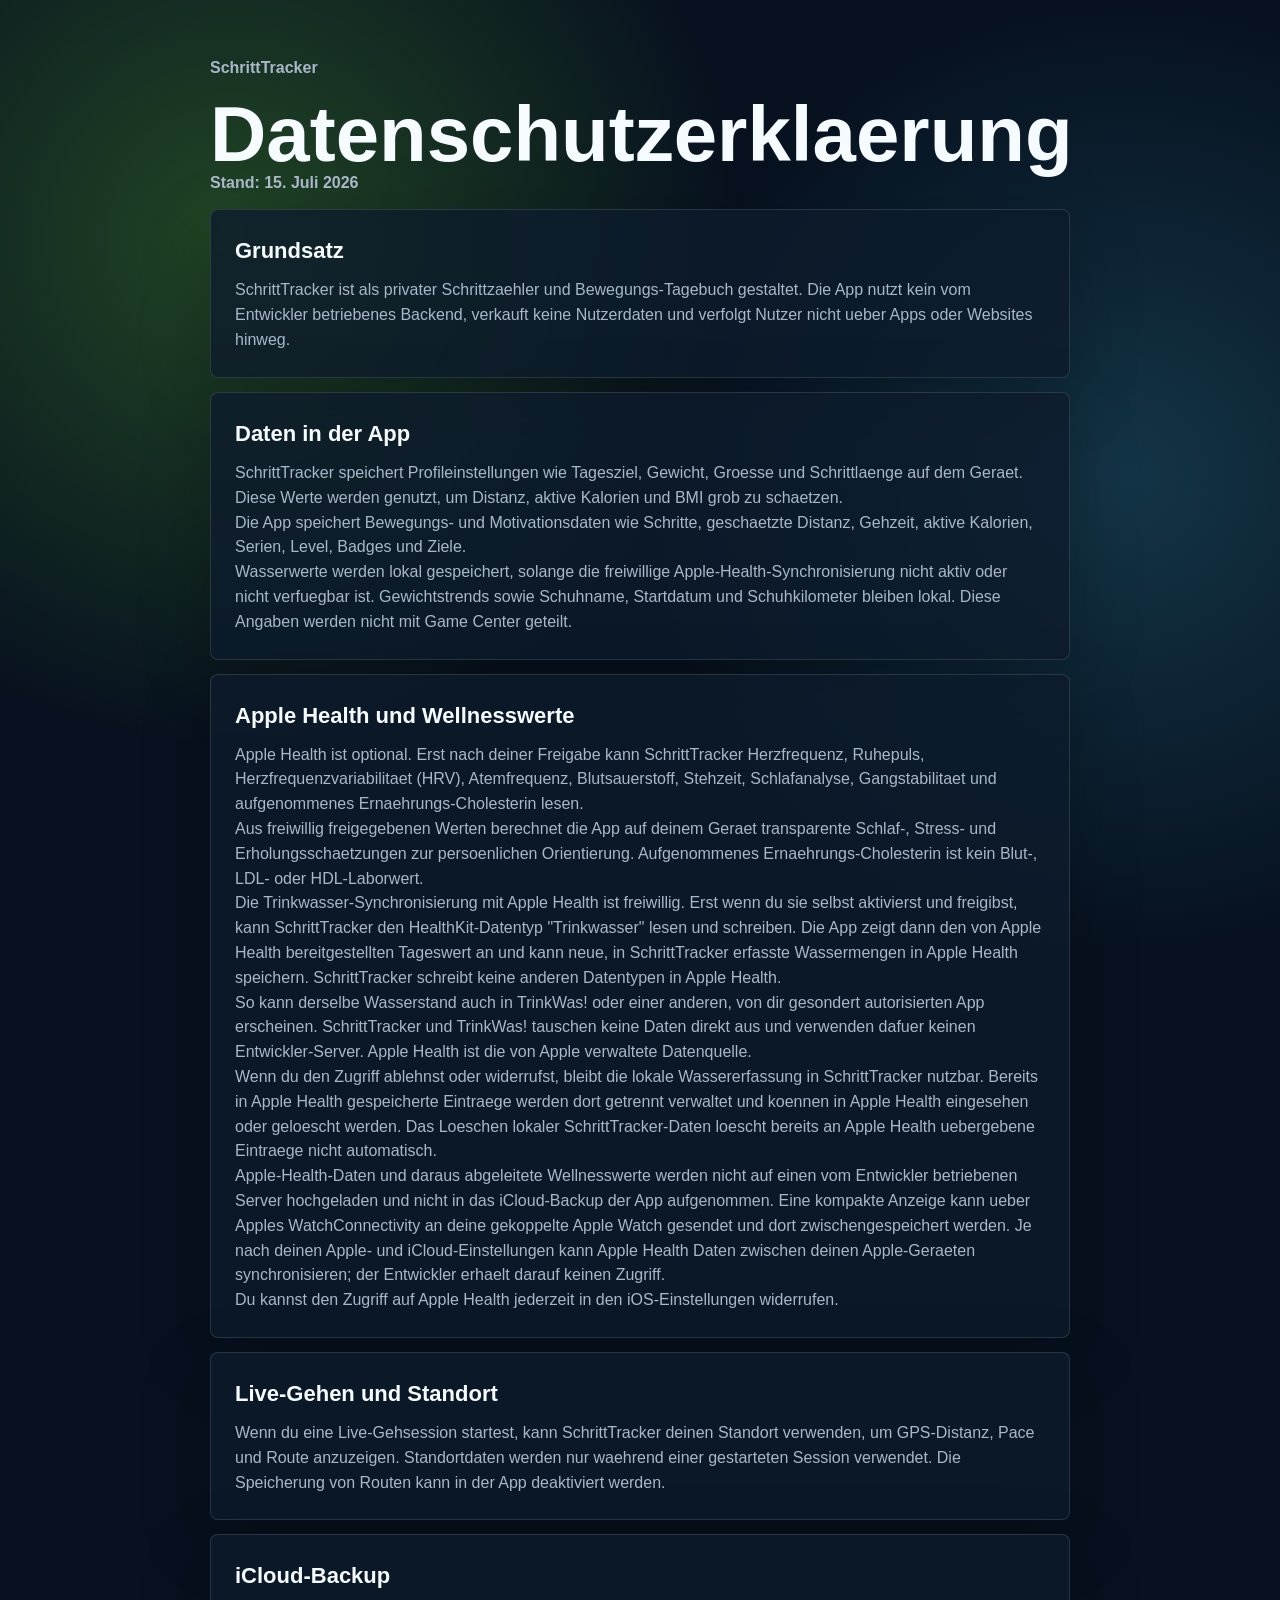
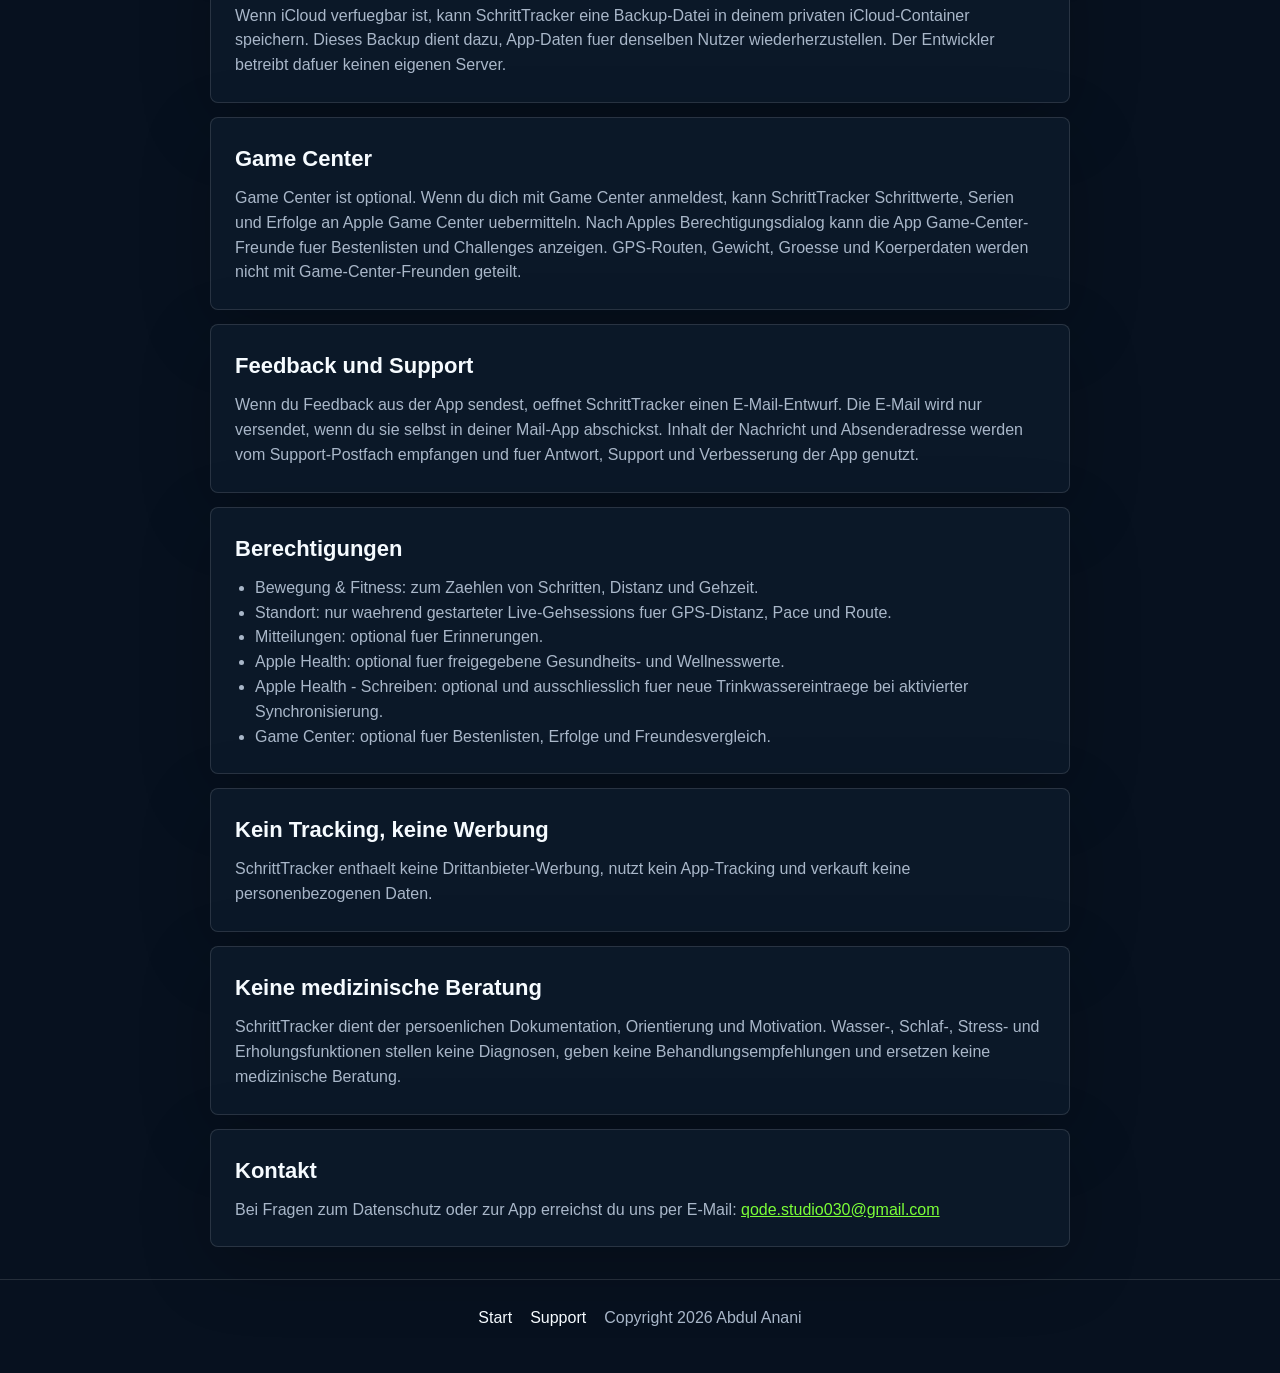
==== datenschutz/index.html @ a6c8e4f7 "Aktualisiere HealthKit-Datenschutz und Support" ====
<!doctype html>
<html lang="de">
<head>
  <meta charset="utf-8">
  <meta name="viewport" content="width=device-width, initial-scale=1">
  <title>Datenschutz - SchrittTracker</title>
  <meta name="description" content="Datenschutzerklaerung fuer SchrittTracker.">
  <link rel="stylesheet" href="../styles.css">
</head>
<body>
  <main class="shell legal">
    <a class="back" href="../">SchrittTracker</a>
    <h1>Datenschutzerklaerung</h1>
    <p class="meta">Stand: 15. Juli 2026</p>

    <section>
      <h2>Grundsatz</h2>
      <p>SchrittTracker ist als privater Schrittzaehler und Bewegungs-Tagebuch gestaltet. Die App nutzt kein vom Entwickler betriebenes Backend, verkauft keine Nutzerdaten und verfolgt Nutzer nicht ueber Apps oder Websites hinweg.</p>
    </section>

    <section>
      <h2>Daten in der App</h2>
      <p>SchrittTracker speichert Profileinstellungen wie Tagesziel, Gewicht, Groesse und Schrittlaenge auf dem Geraet. Diese Werte werden genutzt, um Distanz, aktive Kalorien und BMI grob zu schaetzen.</p>
      <p>Die App speichert Bewegungs- und Motivationsdaten wie Schritte, geschaetzte Distanz, Gehzeit, aktive Kalorien, Serien, Level, Badges und Ziele.</p>
      <p>Wasserwerte werden lokal gespeichert, solange die freiwillige Apple-Health-Synchronisierung nicht aktiv oder nicht verfuegbar ist. Gewichtstrends sowie Schuhname, Startdatum und Schuhkilometer bleiben lokal. Diese Angaben werden nicht mit Game Center geteilt.</p>
    </section>

    <section>
      <h2>Apple Health und Wellnesswerte</h2>
      <p>Apple Health ist optional. Erst nach deiner Freigabe kann SchrittTracker Herzfrequenz, Ruhepuls, Herzfrequenzvariabilitaet (HRV), Atemfrequenz, Blutsauerstoff, Stehzeit, Schlafanalyse, Gangstabilitaet und aufgenommenes Ernaehrungs-Cholesterin lesen.</p>
      <p>Aus freiwillig freigegebenen Werten berechnet die App auf deinem Geraet transparente Schlaf-, Stress- und Erholungsschaetzungen zur persoenlichen Orientierung. Aufgenommenes Ernaehrungs-Cholesterin ist kein Blut-, LDL- oder HDL-Laborwert.</p>
      <p>Die Trinkwasser-Synchronisierung mit Apple Health ist freiwillig. Erst wenn du sie selbst aktivierst und freigibst, kann SchrittTracker den HealthKit-Datentyp "Trinkwasser" lesen und schreiben. Die App zeigt dann den von Apple Health bereitgestellten Tageswert an und kann neue, in SchrittTracker erfasste Wassermengen in Apple Health speichern. SchrittTracker schreibt keine anderen Datentypen in Apple Health.</p>
      <p>So kann derselbe Wasserstand auch in TrinkWas! oder einer anderen, von dir gesondert autorisierten App erscheinen. SchrittTracker und TrinkWas! tauschen keine Daten direkt aus und verwenden dafuer keinen Entwickler-Server. Apple Health ist die von Apple verwaltete Datenquelle.</p>
      <p>Wenn du den Zugriff ablehnst oder widerrufst, bleibt die lokale Wassererfassung in SchrittTracker nutzbar. Bereits in Apple Health gespeicherte Eintraege werden dort getrennt verwaltet und koennen in Apple Health eingesehen oder geloescht werden. Das Loeschen lokaler SchrittTracker-Daten loescht bereits an Apple Health uebergebene Eintraege nicht automatisch.</p>
      <p>Apple-Health-Daten und daraus abgeleitete Wellnesswerte werden nicht auf einen vom Entwickler betriebenen Server hochgeladen und nicht in das iCloud-Backup der App aufgenommen. Eine kompakte Anzeige kann ueber Apples WatchConnectivity an deine gekoppelte Apple Watch gesendet und dort zwischengespeichert werden. Je nach deinen Apple- und iCloud-Einstellungen kann Apple Health Daten zwischen deinen Apple-Geraeten synchronisieren; der Entwickler erhaelt darauf keinen Zugriff.</p>
      <p>Du kannst den Zugriff auf Apple Health jederzeit in den iOS-Einstellungen widerrufen.</p>
    </section>

    <section>
      <h2>Live-Gehen und Standort</h2>
      <p>Wenn du eine Live-Gehsession startest, kann SchrittTracker deinen Standort verwenden, um GPS-Distanz, Pace und Route anzuzeigen. Standortdaten werden nur waehrend einer gestarteten Session verwendet. Die Speicherung von Routen kann in der App deaktiviert werden.</p>
    </section>

    <section>
      <h2>iCloud-Backup</h2>
      <p>Wenn iCloud verfuegbar ist, kann SchrittTracker eine Backup-Datei in deinem privaten iCloud-Container speichern. Dieses Backup dient dazu, App-Daten fuer denselben Nutzer wiederherzustellen. Der Entwickler betreibt dafuer keinen eigenen Server.</p>
    </section>

    <section>
      <h2>Game Center</h2>
      <p>Game Center ist optional. Wenn du dich mit Game Center anmeldest, kann SchrittTracker Schrittwerte, Serien und Erfolge an Apple Game Center uebermitteln. Nach Apples Berechtigungsdialog kann die App Game-Center-Freunde fuer Bestenlisten und Challenges anzeigen. GPS-Routen, Gewicht, Groesse und Koerperdaten werden nicht mit Game-Center-Freunden geteilt.</p>
    </section>

    <section>
      <h2>Feedback und Support</h2>
      <p>Wenn du Feedback aus der App sendest, oeffnet SchrittTracker einen E-Mail-Entwurf. Die E-Mail wird nur versendet, wenn du sie selbst in deiner Mail-App abschickst. Inhalt der Nachricht und Absenderadresse werden vom Support-Postfach empfangen und fuer Antwort, Support und Verbesserung der App genutzt.</p>
    </section>

    <section>
      <h2>Berechtigungen</h2>
      <ul>
        <li>Bewegung &amp; Fitness: zum Zaehlen von Schritten, Distanz und Gehzeit.</li>
        <li>Standort: nur waehrend gestarteter Live-Gehsessions fuer GPS-Distanz, Pace und Route.</li>
        <li>Mitteilungen: optional fuer Erinnerungen.</li>
        <li>Apple Health: optional fuer freigegebene Gesundheits- und Wellnesswerte.</li>
        <li>Apple Health - Schreiben: optional und ausschliesslich fuer neue Trinkwassereintraege bei aktivierter Synchronisierung.</li>
        <li>Game Center: optional fuer Bestenlisten, Erfolge und Freundesvergleich.</li>
      </ul>
    </section>

    <section>
      <h2>Kein Tracking, keine Werbung</h2>
      <p>SchrittTracker enthaelt keine Drittanbieter-Werbung, nutzt kein App-Tracking und verkauft keine personenbezogenen Daten.</p>
    </section>

    <section>
      <h2>Keine medizinische Beratung</h2>
      <p>SchrittTracker dient der persoenlichen Dokumentation, Orientierung und Motivation. Wasser-, Schlaf-, Stress- und Erholungsfunktionen stellen keine Diagnosen, geben keine Behandlungsempfehlungen und ersetzen keine medizinische Beratung.</p>
    </section>

    <section>
      <h2>Kontakt</h2>
      <p>Bei Fragen zum Datenschutz oder zur App erreichst du uns per E-Mail: <a href="mailto:qode.studio030@gmail.com">qode.studio030@gmail.com</a></p>
    </section>
  </main>

  <footer>
    <a href="../">Start</a>
    <a href="../support/">Support</a>
    <span>Copyright 2026 Abdul Anani</span>
  </footer>
</body>
</html>
---- styles.css ----
:root {
  color-scheme: dark;
  --bg: #07111f;
  --panel: #0e1b2c;
  --panel-2: #13243a;
  --text: #f6fbff;
  --muted: #a9b7c9;
  --line: rgba(255, 255, 255, 0.12);
  --green: #7cff38;
  --cyan: #48d6ff;
}

* {
  box-sizing: border-box;
}

body {
  margin: 0;
  min-height: 100vh;
  background:
    radial-gradient(circle at 18% 8%, rgba(124, 255, 56, 0.22), transparent 32rem),
    radial-gradient(circle at 88% 16%, rgba(72, 214, 255, 0.18), transparent 30rem),
    var(--bg);
  color: var(--text);
  font-family: -apple-system, BlinkMacSystemFont, "SF Pro Display", "Segoe UI", sans-serif;
  line-height: 1.55;
}

a {
  color: var(--green);
}

.shell {
  width: min(1040px, calc(100% - 32px));
  margin: 0 auto;
  padding: 56px 0 32px;
}

.hero {
  min-height: 62vh;
  display: flex;
  flex-direction: column;
  justify-content: center;
}

.eyebrow,
.meta {
  margin: 0 0 12px;
  color: var(--muted);
  font-weight: 700;
}

h1 {
  margin: 0;
  max-width: 850px;
  font-size: clamp(48px, 10vw, 108px);
  line-height: 0.92;
  letter-spacing: 0;
}

.lead {
  margin: 24px 0 0;
  max-width: 720px;
  color: var(--muted);
  font-size: clamp(20px, 3vw, 32px);
}

.actions {
  display: flex;
  flex-wrap: wrap;
  gap: 12px;
  margin-top: 34px;
}

.button {
  display: inline-flex;
  align-items: center;
  justify-content: center;
  min-height: 48px;
  padding: 0 20px;
  border: 1px solid var(--line);
  border-radius: 8px;
  background: rgba(255, 255, 255, 0.06);
  color: var(--text);
  font-weight: 800;
  text-decoration: none;
}

.button.primary {
  border-color: transparent;
  background: linear-gradient(135deg, var(--green), var(--cyan));
  color: #07111f;
}

.grid {
  display: grid;
  grid-template-columns: repeat(4, minmax(0, 1fr));
  gap: 14px;
}

article,
.notice,
.legal section {
  border: 1px solid var(--line);
  border-radius: 8px;
  background: rgba(14, 27, 44, 0.78);
  box-shadow: 0 20px 70px rgba(0, 0, 0, 0.22);
}

article {
  padding: 22px;
}

article h2,
.notice h2,
.legal h2 {
  margin: 0 0 10px;
  font-size: 22px;
}

article p,
.notice p,
.legal p,
.legal li {
  color: var(--muted);
}

article p,
.notice p,
.legal p {
  margin: 0;
}

.notice {
  margin-top: 14px;
  padding: 24px;
}

.legal {
  max-width: 860px;
}

.legal h1 {
  font-size: clamp(44px, 9vw, 78px);
}

.legal section {
  margin-top: 14px;
  padding: 24px;
}

.legal ul {
  margin: 0;
  padding-left: 20px;
}

.back {
  display: inline-block;
  margin-bottom: 18px;
  color: var(--muted);
  font-weight: 800;
  text-decoration: none;
}

.support-card {
  background: linear-gradient(135deg, rgba(124, 255, 56, 0.12), rgba(72, 214, 255, 0.10)), var(--panel);
}

footer {
  display: flex;
  flex-wrap: wrap;
  justify-content: center;
  gap: 18px;
  padding: 26px 16px 42px;
  color: var(--muted);
  border-top: 1px solid var(--line);
}

footer a {
  color: var(--text);
  text-decoration: none;
}

@media (max-width: 800px) {
  .grid {
    grid-template-columns: 1fr;
  }

  .hero {
    min-height: 58vh;
  }
}
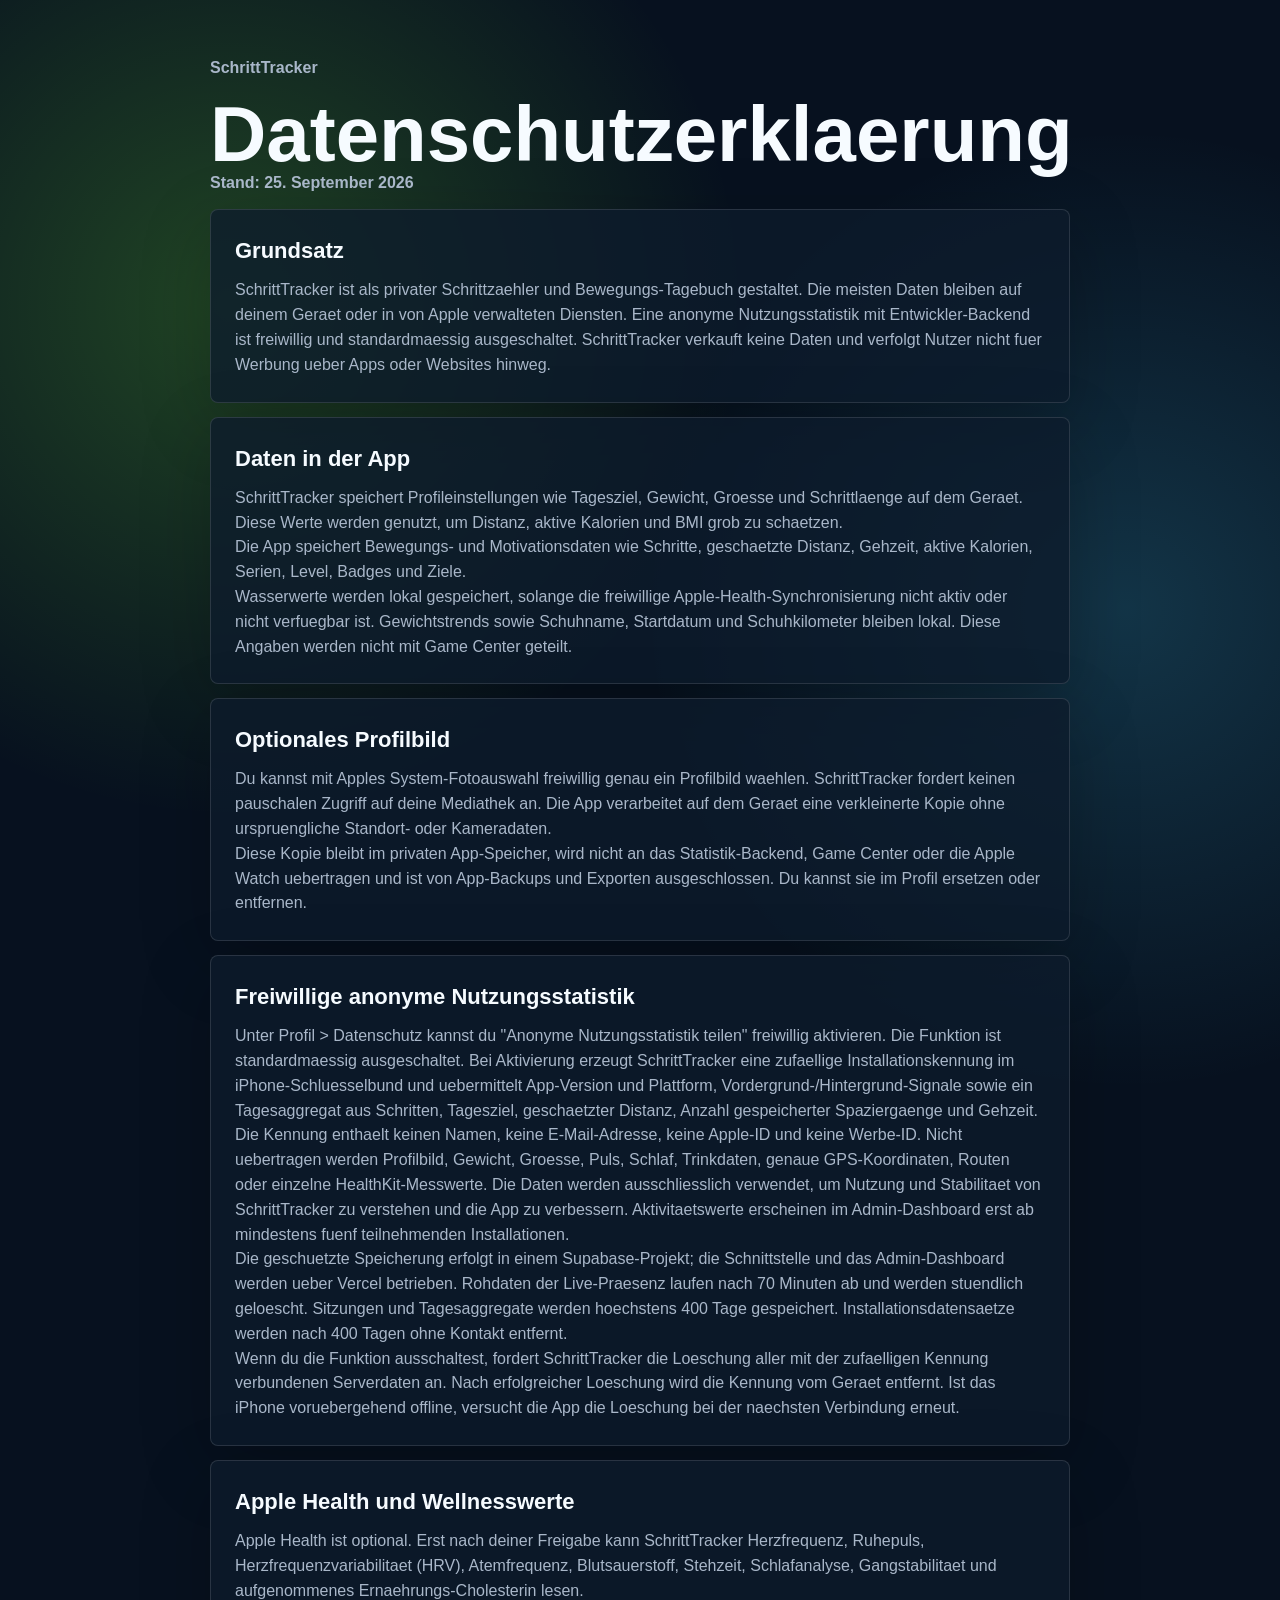
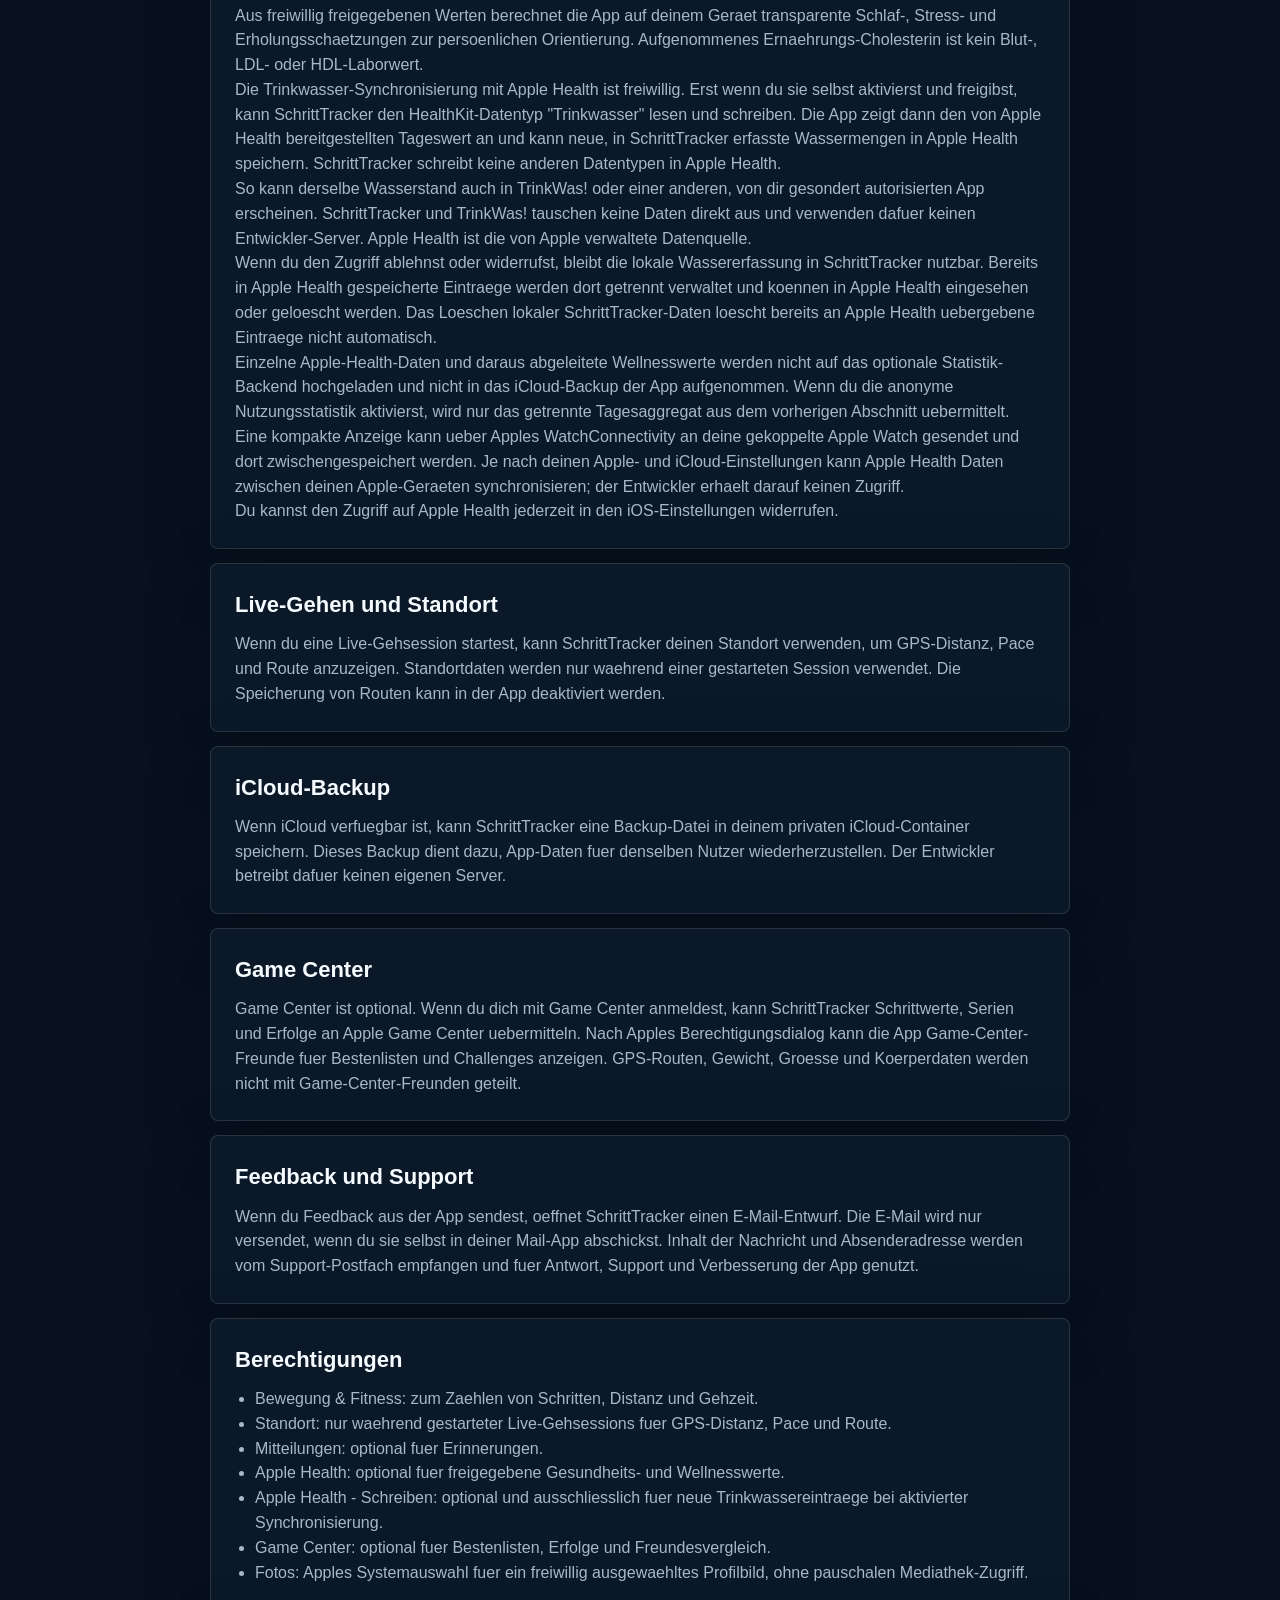
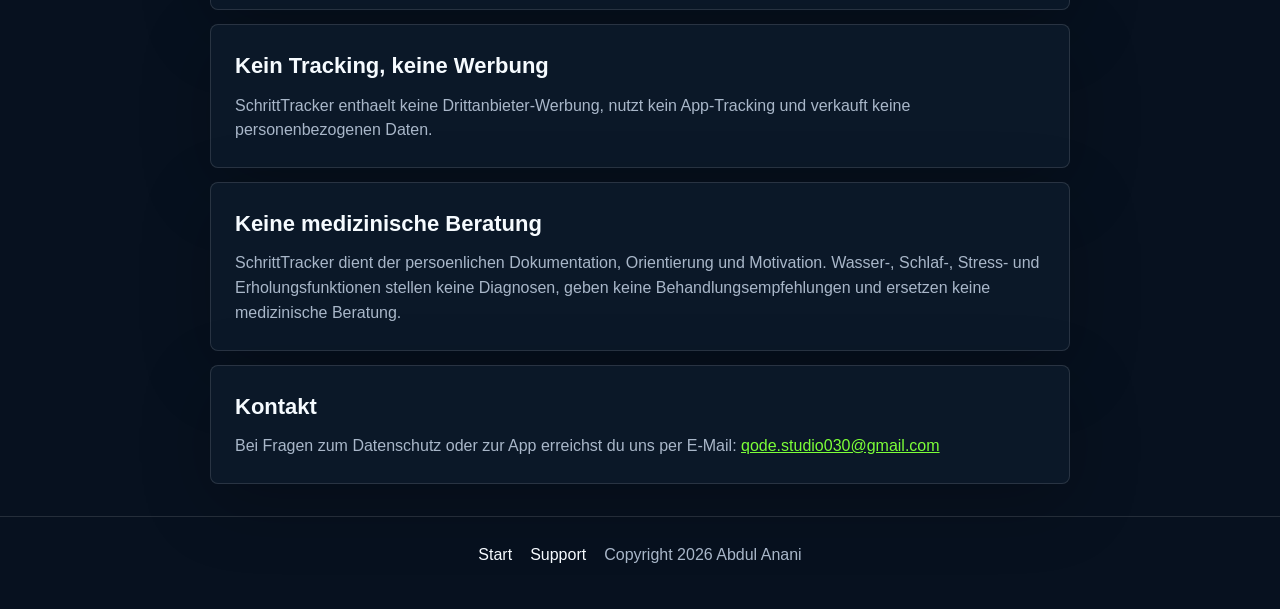
==== commit 67d9b3ac: "Aktualisiere Datenschutz fuer freiwillige Analytics" ====
--- a/datenschutz/index.html
+++ b/datenschutz/index.html
@@ -11,11 +11,11 @@
   <main class="shell legal">
     <a class="back" href="../">SchrittTracker</a>
     <h1>Datenschutzerklaerung</h1>
-    <p class="meta">Stand: 15. Juli 2026</p>
+    <p class="meta">Stand: 25. September 2026</p>
 
     <section>
       <h2>Grundsatz</h2>
-      <p>SchrittTracker ist als privater Schrittzaehler und Bewegungs-Tagebuch gestaltet. Die App nutzt kein vom Entwickler betriebenes Backend, verkauft keine Nutzerdaten und verfolgt Nutzer nicht ueber Apps oder Websites hinweg.</p>
+      <p>SchrittTracker ist als privater Schrittzaehler und Bewegungs-Tagebuch gestaltet. Die meisten Daten bleiben auf deinem Geraet oder in von Apple verwalteten Diensten. Eine anonyme Nutzungsstatistik mit Entwickler-Backend ist freiwillig und standardmaessig ausgeschaltet. SchrittTracker verkauft keine Daten und verfolgt Nutzer nicht fuer Werbung ueber Apps oder Websites hinweg.</p>
     </section>
 
     <section>
@@ -26,13 +26,27 @@
     </section>
 
     <section>
+      <h2>Optionales Profilbild</h2>
+      <p>Du kannst mit Apples System-Fotoauswahl freiwillig genau ein Profilbild waehlen. SchrittTracker fordert keinen pauschalen Zugriff auf deine Mediathek an. Die App verarbeitet auf dem Geraet eine verkleinerte Kopie ohne urspruengliche Standort- oder Kameradaten.</p>
+      <p>Diese Kopie bleibt im privaten App-Speicher, wird nicht an das Statistik-Backend, Game Center oder die Apple Watch uebertragen und ist von App-Backups und Exporten ausgeschlossen. Du kannst sie im Profil ersetzen oder entfernen.</p>
+    </section>
+
+    <section>
+      <h2>Freiwillige anonyme Nutzungsstatistik</h2>
+      <p>Unter Profil &gt; Datenschutz kannst du "Anonyme Nutzungsstatistik teilen" freiwillig aktivieren. Die Funktion ist standardmaessig ausgeschaltet. Bei Aktivierung erzeugt SchrittTracker eine zufaellige Installationskennung im iPhone-Schluesselbund und uebermittelt App-Version und Plattform, Vordergrund-/Hintergrund-Signale sowie ein Tagesaggregat aus Schritten, Tagesziel, geschaetzter Distanz, Anzahl gespeicherter Spaziergaenge und Gehzeit.</p>
+      <p>Die Kennung enthaelt keinen Namen, keine E-Mail-Adresse, keine Apple-ID und keine Werbe-ID. Nicht uebertragen werden Profilbild, Gewicht, Groesse, Puls, Schlaf, Trinkdaten, genaue GPS-Koordinaten, Routen oder einzelne HealthKit-Messwerte. Die Daten werden ausschliesslich verwendet, um Nutzung und Stabilitaet von SchrittTracker zu verstehen und die App zu verbessern. Aktivitaetswerte erscheinen im Admin-Dashboard erst ab mindestens fuenf teilnehmenden Installationen.</p>
+      <p>Die geschuetzte Speicherung erfolgt in einem Supabase-Projekt; die Schnittstelle und das Admin-Dashboard werden ueber Vercel betrieben. Rohdaten der Live-Praesenz laufen nach 70 Minuten ab und werden stuendlich geloescht. Sitzungen und Tagesaggregate werden hoechstens 400 Tage gespeichert. Installationsdatensaetze werden nach 400 Tagen ohne Kontakt entfernt.</p>
+      <p>Wenn du die Funktion ausschaltest, fordert SchrittTracker die Loeschung aller mit der zufaelligen Kennung verbundenen Serverdaten an. Nach erfolgreicher Loeschung wird die Kennung vom Geraet entfernt. Ist das iPhone voruebergehend offline, versucht die App die Loeschung bei der naechsten Verbindung erneut.</p>
+    </section>
+
+    <section>
       <h2>Apple Health und Wellnesswerte</h2>
       <p>Apple Health ist optional. Erst nach deiner Freigabe kann SchrittTracker Herzfrequenz, Ruhepuls, Herzfrequenzvariabilitaet (HRV), Atemfrequenz, Blutsauerstoff, Stehzeit, Schlafanalyse, Gangstabilitaet und aufgenommenes Ernaehrungs-Cholesterin lesen.</p>
       <p>Aus freiwillig freigegebenen Werten berechnet die App auf deinem Geraet transparente Schlaf-, Stress- und Erholungsschaetzungen zur persoenlichen Orientierung. Aufgenommenes Ernaehrungs-Cholesterin ist kein Blut-, LDL- oder HDL-Laborwert.</p>
       <p>Die Trinkwasser-Synchronisierung mit Apple Health ist freiwillig. Erst wenn du sie selbst aktivierst und freigibst, kann SchrittTracker den HealthKit-Datentyp "Trinkwasser" lesen und schreiben. Die App zeigt dann den von Apple Health bereitgestellten Tageswert an und kann neue, in SchrittTracker erfasste Wassermengen in Apple Health speichern. SchrittTracker schreibt keine anderen Datentypen in Apple Health.</p>
       <p>So kann derselbe Wasserstand auch in TrinkWas! oder einer anderen, von dir gesondert autorisierten App erscheinen. SchrittTracker und TrinkWas! tauschen keine Daten direkt aus und verwenden dafuer keinen Entwickler-Server. Apple Health ist die von Apple verwaltete Datenquelle.</p>
       <p>Wenn du den Zugriff ablehnst oder widerrufst, bleibt die lokale Wassererfassung in SchrittTracker nutzbar. Bereits in Apple Health gespeicherte Eintraege werden dort getrennt verwaltet und koennen in Apple Health eingesehen oder geloescht werden. Das Loeschen lokaler SchrittTracker-Daten loescht bereits an Apple Health uebergebene Eintraege nicht automatisch.</p>
-      <p>Apple-Health-Daten und daraus abgeleitete Wellnesswerte werden nicht auf einen vom Entwickler betriebenen Server hochgeladen und nicht in das iCloud-Backup der App aufgenommen. Eine kompakte Anzeige kann ueber Apples WatchConnectivity an deine gekoppelte Apple Watch gesendet und dort zwischengespeichert werden. Je nach deinen Apple- und iCloud-Einstellungen kann Apple Health Daten zwischen deinen Apple-Geraeten synchronisieren; der Entwickler erhaelt darauf keinen Zugriff.</p>
+      <p>Einzelne Apple-Health-Daten und daraus abgeleitete Wellnesswerte werden nicht auf das optionale Statistik-Backend hochgeladen und nicht in das iCloud-Backup der App aufgenommen. Wenn du die anonyme Nutzungsstatistik aktivierst, wird nur das getrennte Tagesaggregat aus dem vorherigen Abschnitt uebermittelt. Eine kompakte Anzeige kann ueber Apples WatchConnectivity an deine gekoppelte Apple Watch gesendet und dort zwischengespeichert werden. Je nach deinen Apple- und iCloud-Einstellungen kann Apple Health Daten zwischen deinen Apple-Geraeten synchronisieren; der Entwickler erhaelt darauf keinen Zugriff.</p>
       <p>Du kannst den Zugriff auf Apple Health jederzeit in den iOS-Einstellungen widerrufen.</p>
     </section>
 
@@ -65,6 +79,7 @@
         <li>Apple Health: optional fuer freigegebene Gesundheits- und Wellnesswerte.</li>
         <li>Apple Health - Schreiben: optional und ausschliesslich fuer neue Trinkwassereintraege bei aktivierter Synchronisierung.</li>
         <li>Game Center: optional fuer Bestenlisten, Erfolge und Freundesvergleich.</li>
+        <li>Fotos: Apples Systemauswahl fuer ein freiwillig ausgewaehltes Profilbild, ohne pauschalen Mediathek-Zugriff.</li>
       </ul>
     </section>
 
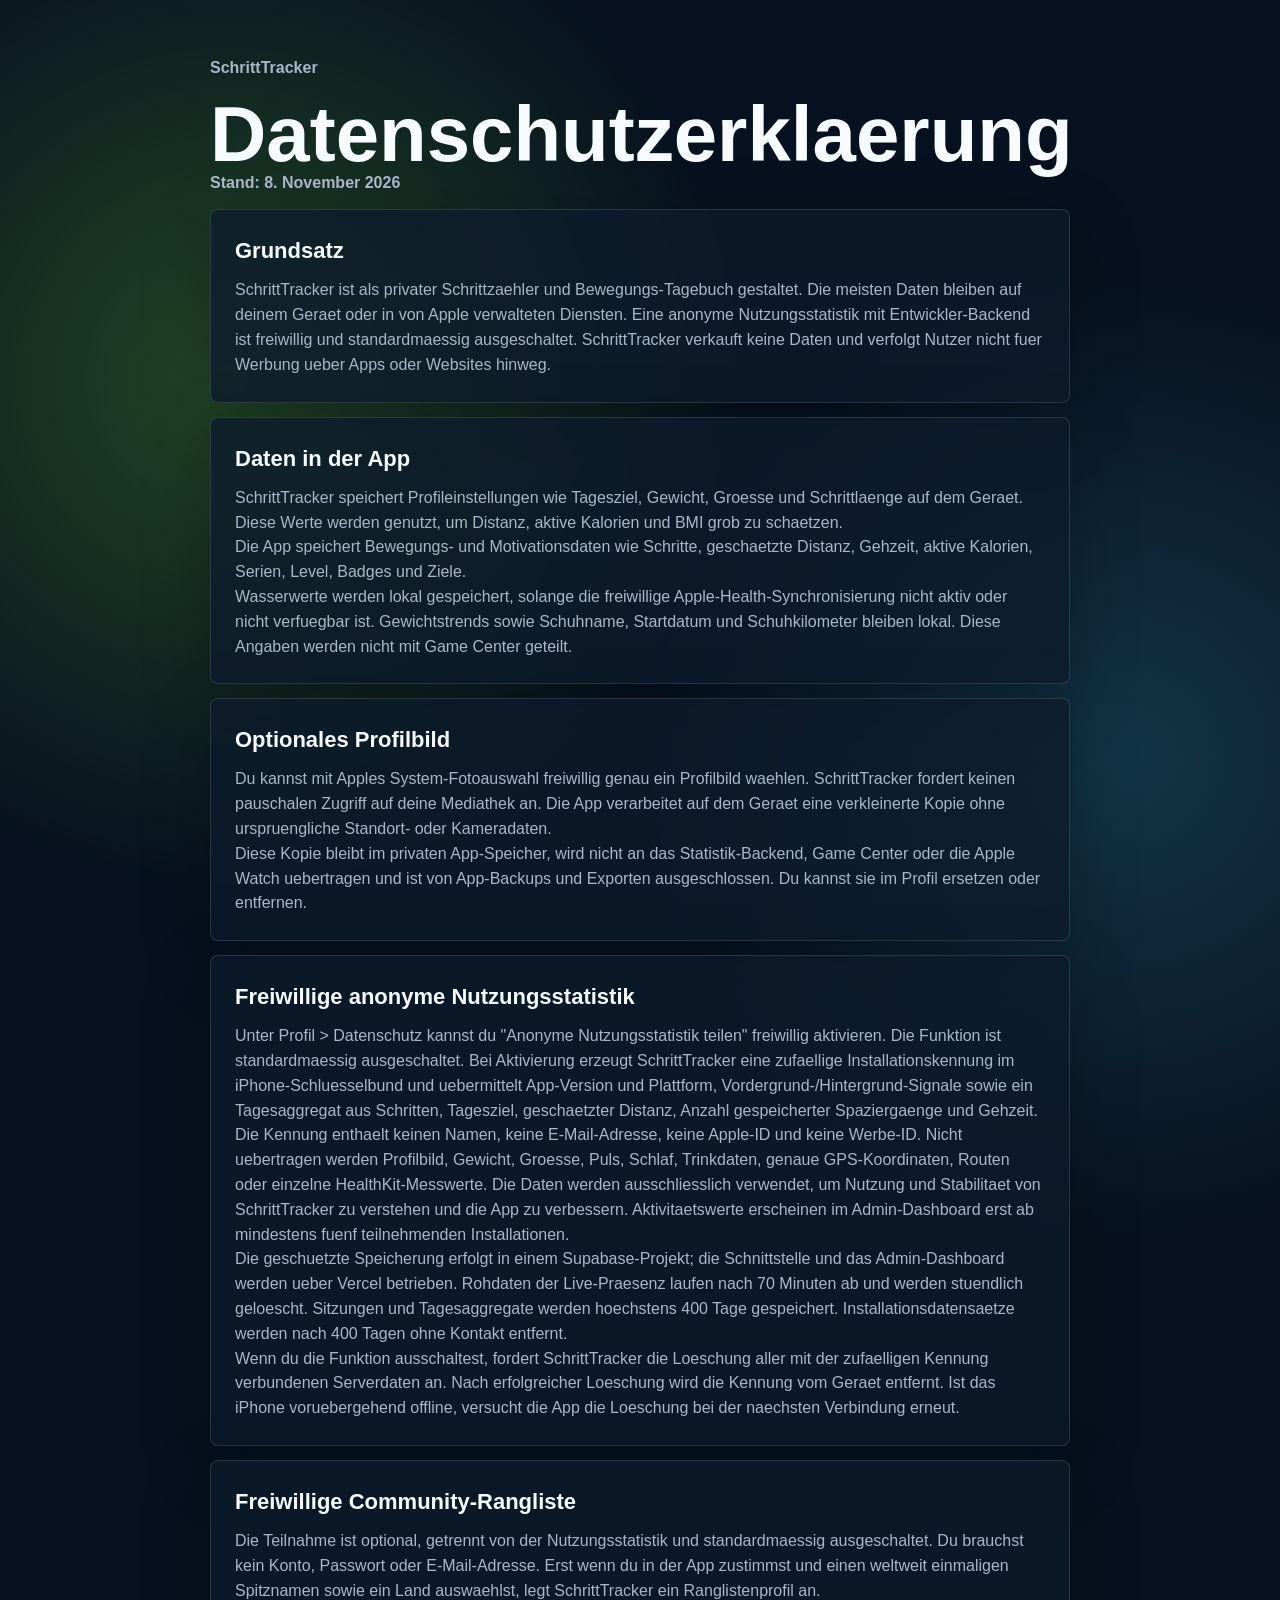
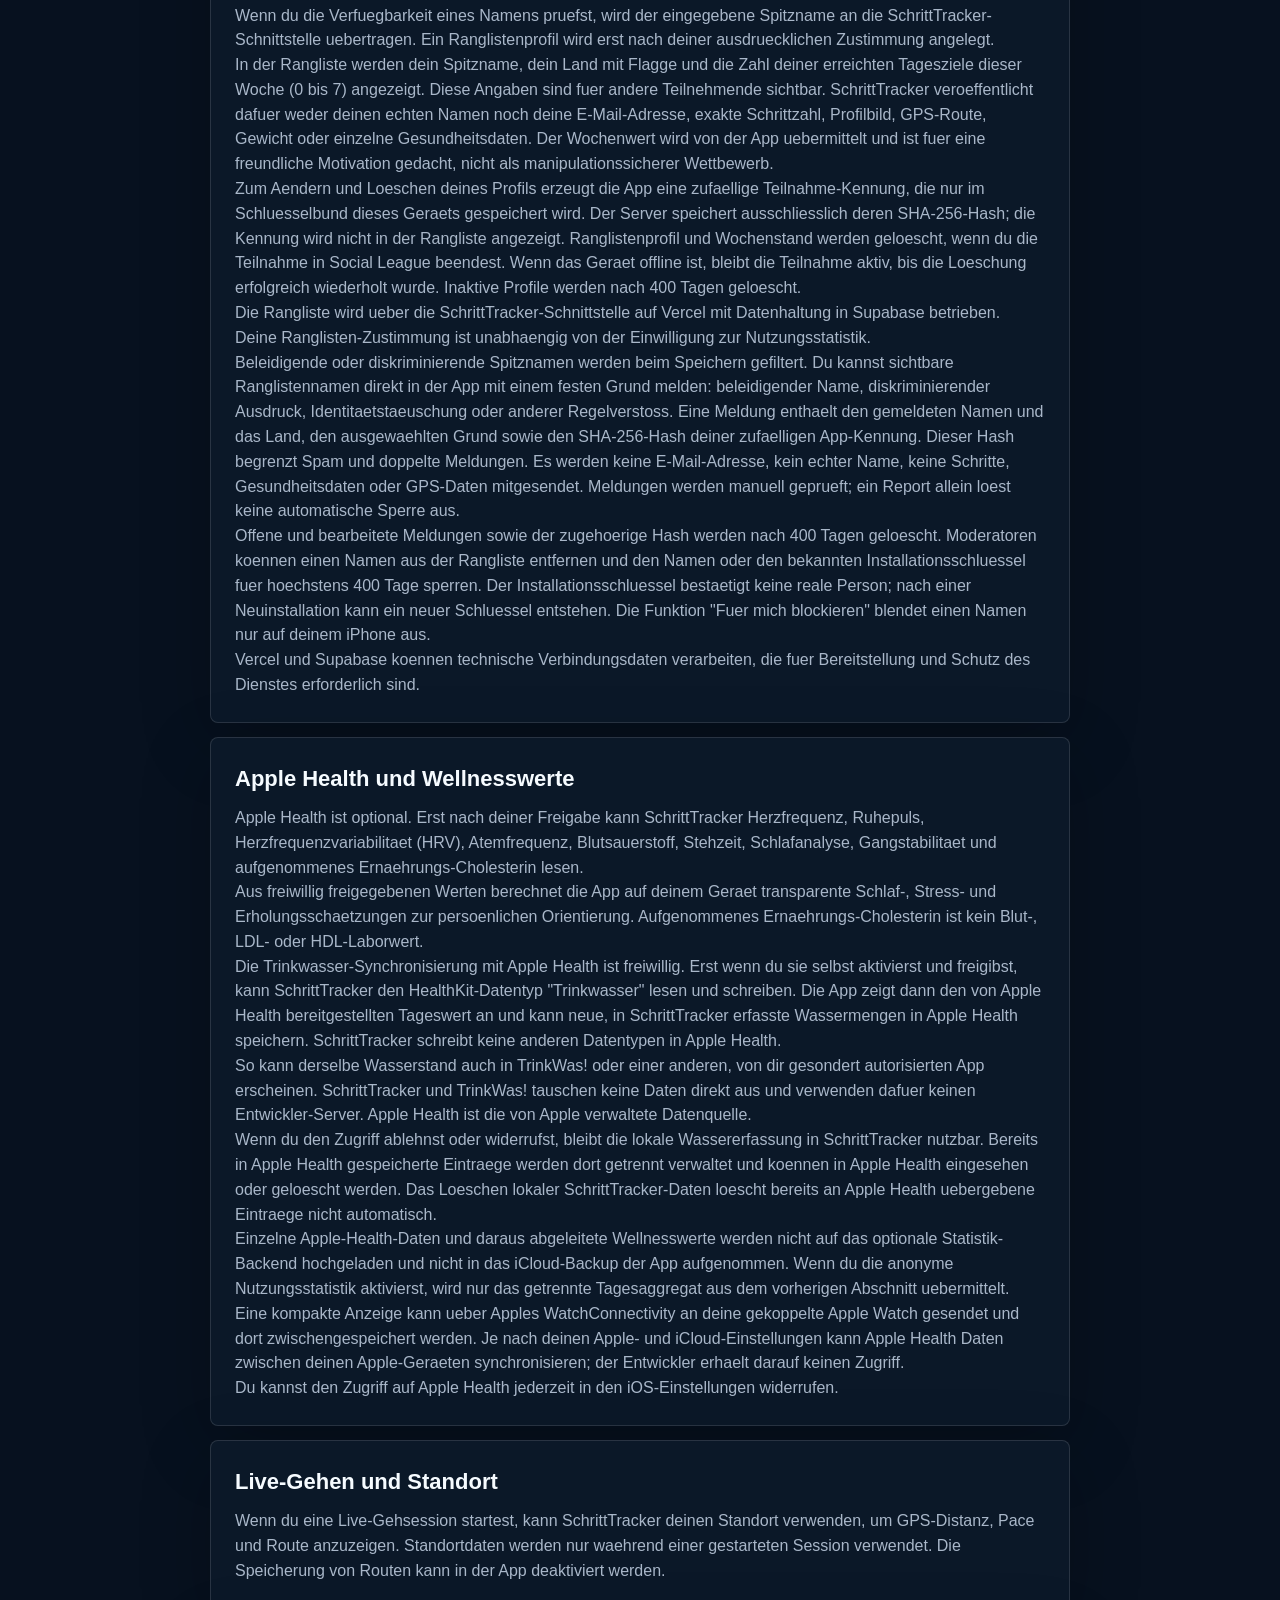
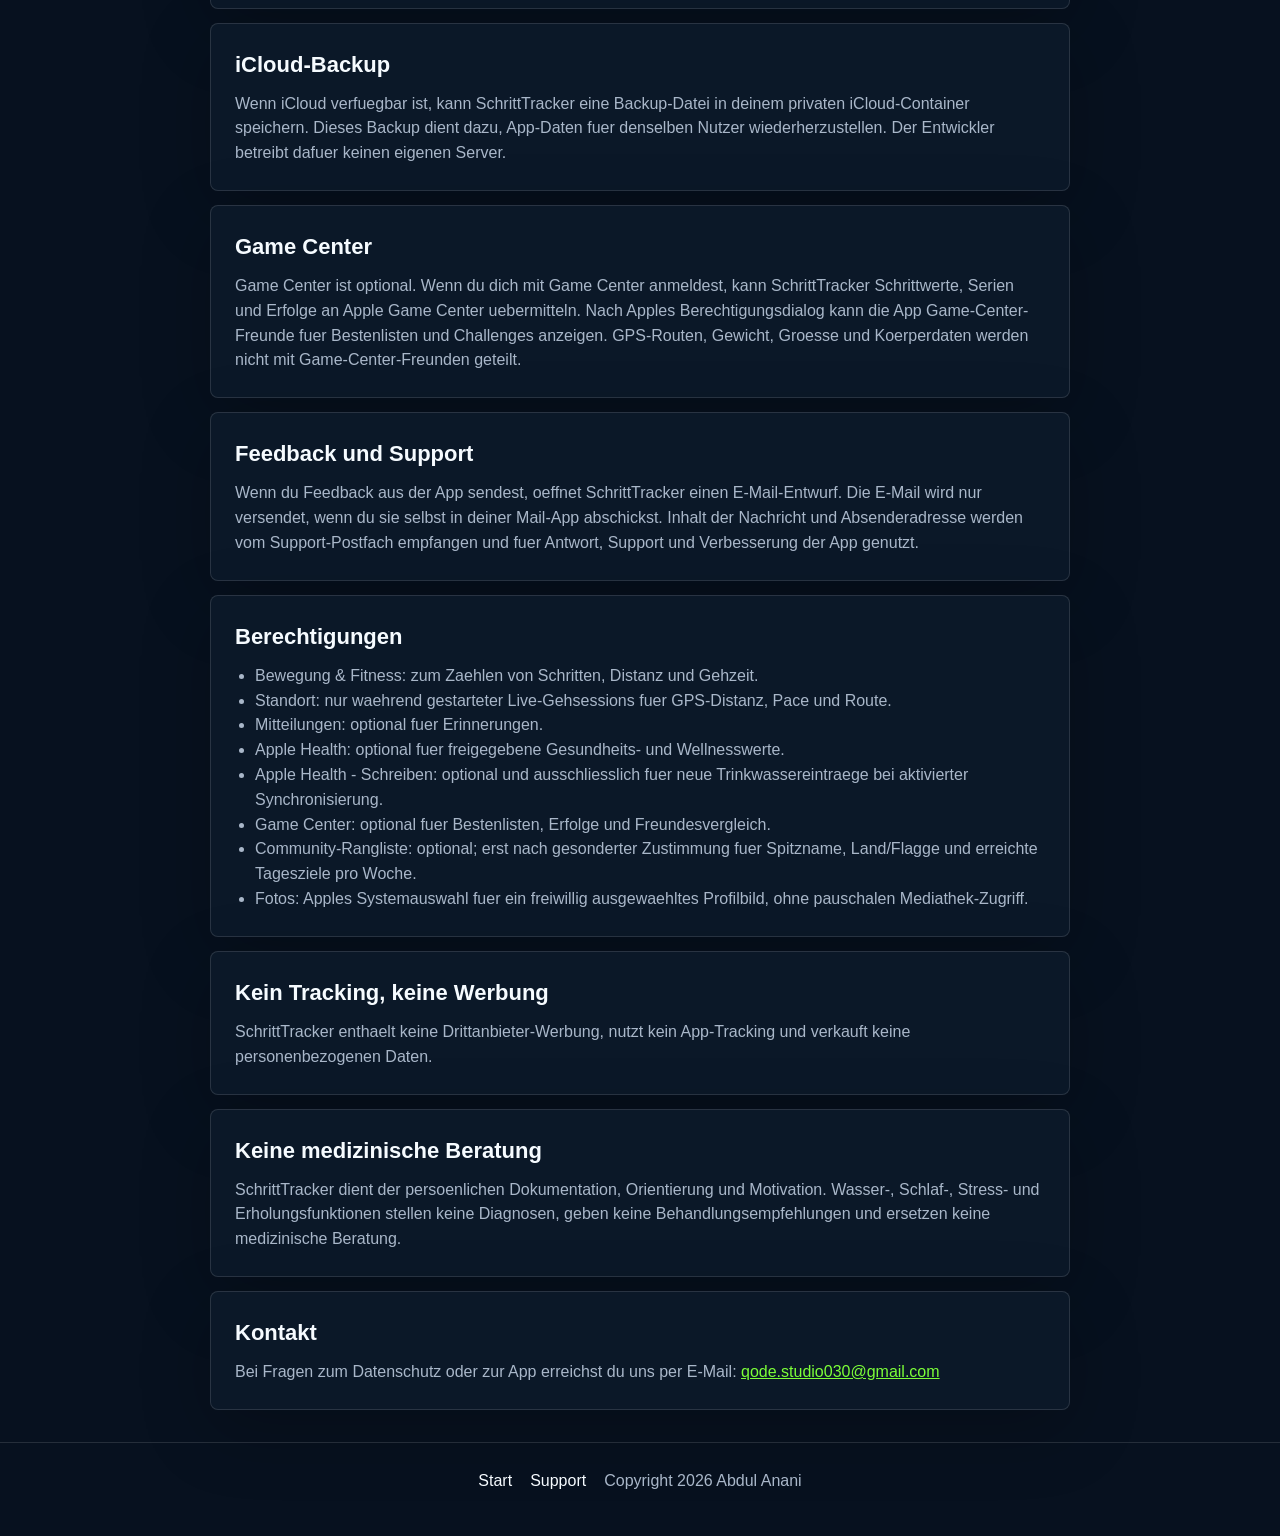
==== commit 9ad00a4f: "Datenschutzhinweise zur Community-Moderation" ====
--- a/datenschutz/index.html
+++ b/datenschutz/index.html
@@ -11,7 +11,7 @@
   <main class="shell legal">
     <a class="back" href="../">SchrittTracker</a>
     <h1>Datenschutzerklaerung</h1>
-    <p class="meta">Stand: 25. September 2026</p>
+    <p class="meta">Stand: 8. November 2026</p>
 
     <section>
       <h2>Grundsatz</h2>
@@ -37,6 +37,18 @@
       <p>Die Kennung enthaelt keinen Namen, keine E-Mail-Adresse, keine Apple-ID und keine Werbe-ID. Nicht uebertragen werden Profilbild, Gewicht, Groesse, Puls, Schlaf, Trinkdaten, genaue GPS-Koordinaten, Routen oder einzelne HealthKit-Messwerte. Die Daten werden ausschliesslich verwendet, um Nutzung und Stabilitaet von SchrittTracker zu verstehen und die App zu verbessern. Aktivitaetswerte erscheinen im Admin-Dashboard erst ab mindestens fuenf teilnehmenden Installationen.</p>
       <p>Die geschuetzte Speicherung erfolgt in einem Supabase-Projekt; die Schnittstelle und das Admin-Dashboard werden ueber Vercel betrieben. Rohdaten der Live-Praesenz laufen nach 70 Minuten ab und werden stuendlich geloescht. Sitzungen und Tagesaggregate werden hoechstens 400 Tage gespeichert. Installationsdatensaetze werden nach 400 Tagen ohne Kontakt entfernt.</p>
       <p>Wenn du die Funktion ausschaltest, fordert SchrittTracker die Loeschung aller mit der zufaelligen Kennung verbundenen Serverdaten an. Nach erfolgreicher Loeschung wird die Kennung vom Geraet entfernt. Ist das iPhone voruebergehend offline, versucht die App die Loeschung bei der naechsten Verbindung erneut.</p>
+    </section>
+
+    <section>
+      <h2>Freiwillige Community-Rangliste</h2>
+      <p>Die Teilnahme ist optional, getrennt von der Nutzungsstatistik und standardmaessig ausgeschaltet. Du brauchst kein Konto, Passwort oder E-Mail-Adresse. Erst wenn du in der App zustimmst und einen weltweit einmaligen Spitznamen sowie ein Land auswaehlst, legt SchrittTracker ein Ranglistenprofil an.</p>
+      <p>Wenn du die Verfuegbarkeit eines Namens pruefst, wird der eingegebene Spitzname an die SchrittTracker-Schnittstelle uebertragen. Ein Ranglistenprofil wird erst nach deiner ausdruecklichen Zustimmung angelegt.</p>
+      <p>In der Rangliste werden dein Spitzname, dein Land mit Flagge und die Zahl deiner erreichten Tagesziele dieser Woche (0 bis 7) angezeigt. Diese Angaben sind fuer andere Teilnehmende sichtbar. SchrittTracker veroeffentlicht dafuer weder deinen echten Namen noch deine E-Mail-Adresse, exakte Schrittzahl, Profilbild, GPS-Route, Gewicht oder einzelne Gesundheitsdaten. Der Wochenwert wird von der App uebermittelt und ist fuer eine freundliche Motivation gedacht, nicht als manipulationssicherer Wettbewerb.</p>
+      <p>Zum Aendern und Loeschen deines Profils erzeugt die App eine zufaellige Teilnahme-Kennung, die nur im Schluesselbund dieses Geraets gespeichert wird. Der Server speichert ausschliesslich deren SHA-256-Hash; die Kennung wird nicht in der Rangliste angezeigt. Ranglistenprofil und Wochenstand werden geloescht, wenn du die Teilnahme in Social League beendest. Wenn das Geraet offline ist, bleibt die Teilnahme aktiv, bis die Loeschung erfolgreich wiederholt wurde. Inaktive Profile werden nach 400 Tagen geloescht.</p>
+      <p>Die Rangliste wird ueber die SchrittTracker-Schnittstelle auf Vercel mit Datenhaltung in Supabase betrieben. Deine Ranglisten-Zustimmung ist unabhaengig von der Einwilligung zur Nutzungsstatistik.</p>
+      <p>Beleidigende oder diskriminierende Spitznamen werden beim Speichern gefiltert. Du kannst sichtbare Ranglistennamen direkt in der App mit einem festen Grund melden: beleidigender Name, diskriminierender Ausdruck, Identitaetstaeuschung oder anderer Regelverstoss. Eine Meldung enthaelt den gemeldeten Namen und das Land, den ausgewaehlten Grund sowie den SHA-256-Hash deiner zufaelligen App-Kennung. Dieser Hash begrenzt Spam und doppelte Meldungen. Es werden keine E-Mail-Adresse, kein echter Name, keine Schritte, Gesundheitsdaten oder GPS-Daten mitgesendet. Meldungen werden manuell geprueft; ein Report allein loest keine automatische Sperre aus.</p>
+      <p>Offene und bearbeitete Meldungen sowie der zugehoerige Hash werden nach 400 Tagen geloescht. Moderatoren koennen einen Namen aus der Rangliste entfernen und den Namen oder den bekannten Installationsschluessel fuer hoechstens 400 Tage sperren. Der Installationsschluessel bestaetigt keine reale Person; nach einer Neuinstallation kann ein neuer Schluessel entstehen. Die Funktion "Fuer mich blockieren" blendet einen Namen nur auf deinem iPhone aus.</p>
+      <p>Vercel und Supabase koennen technische Verbindungsdaten verarbeiten, die fuer Bereitstellung und Schutz des Dienstes erforderlich sind.</p>
     </section>
 
     <section>
@@ -79,6 +91,7 @@
         <li>Apple Health: optional fuer freigegebene Gesundheits- und Wellnesswerte.</li>
         <li>Apple Health - Schreiben: optional und ausschliesslich fuer neue Trinkwassereintraege bei aktivierter Synchronisierung.</li>
         <li>Game Center: optional fuer Bestenlisten, Erfolge und Freundesvergleich.</li>
+        <li>Community-Rangliste: optional; erst nach gesonderter Zustimmung fuer Spitzname, Land/Flagge und erreichte Tagesziele pro Woche.</li>
         <li>Fotos: Apples Systemauswahl fuer ein freiwillig ausgewaehltes Profilbild, ohne pauschalen Mediathek-Zugriff.</li>
       </ul>
     </section>
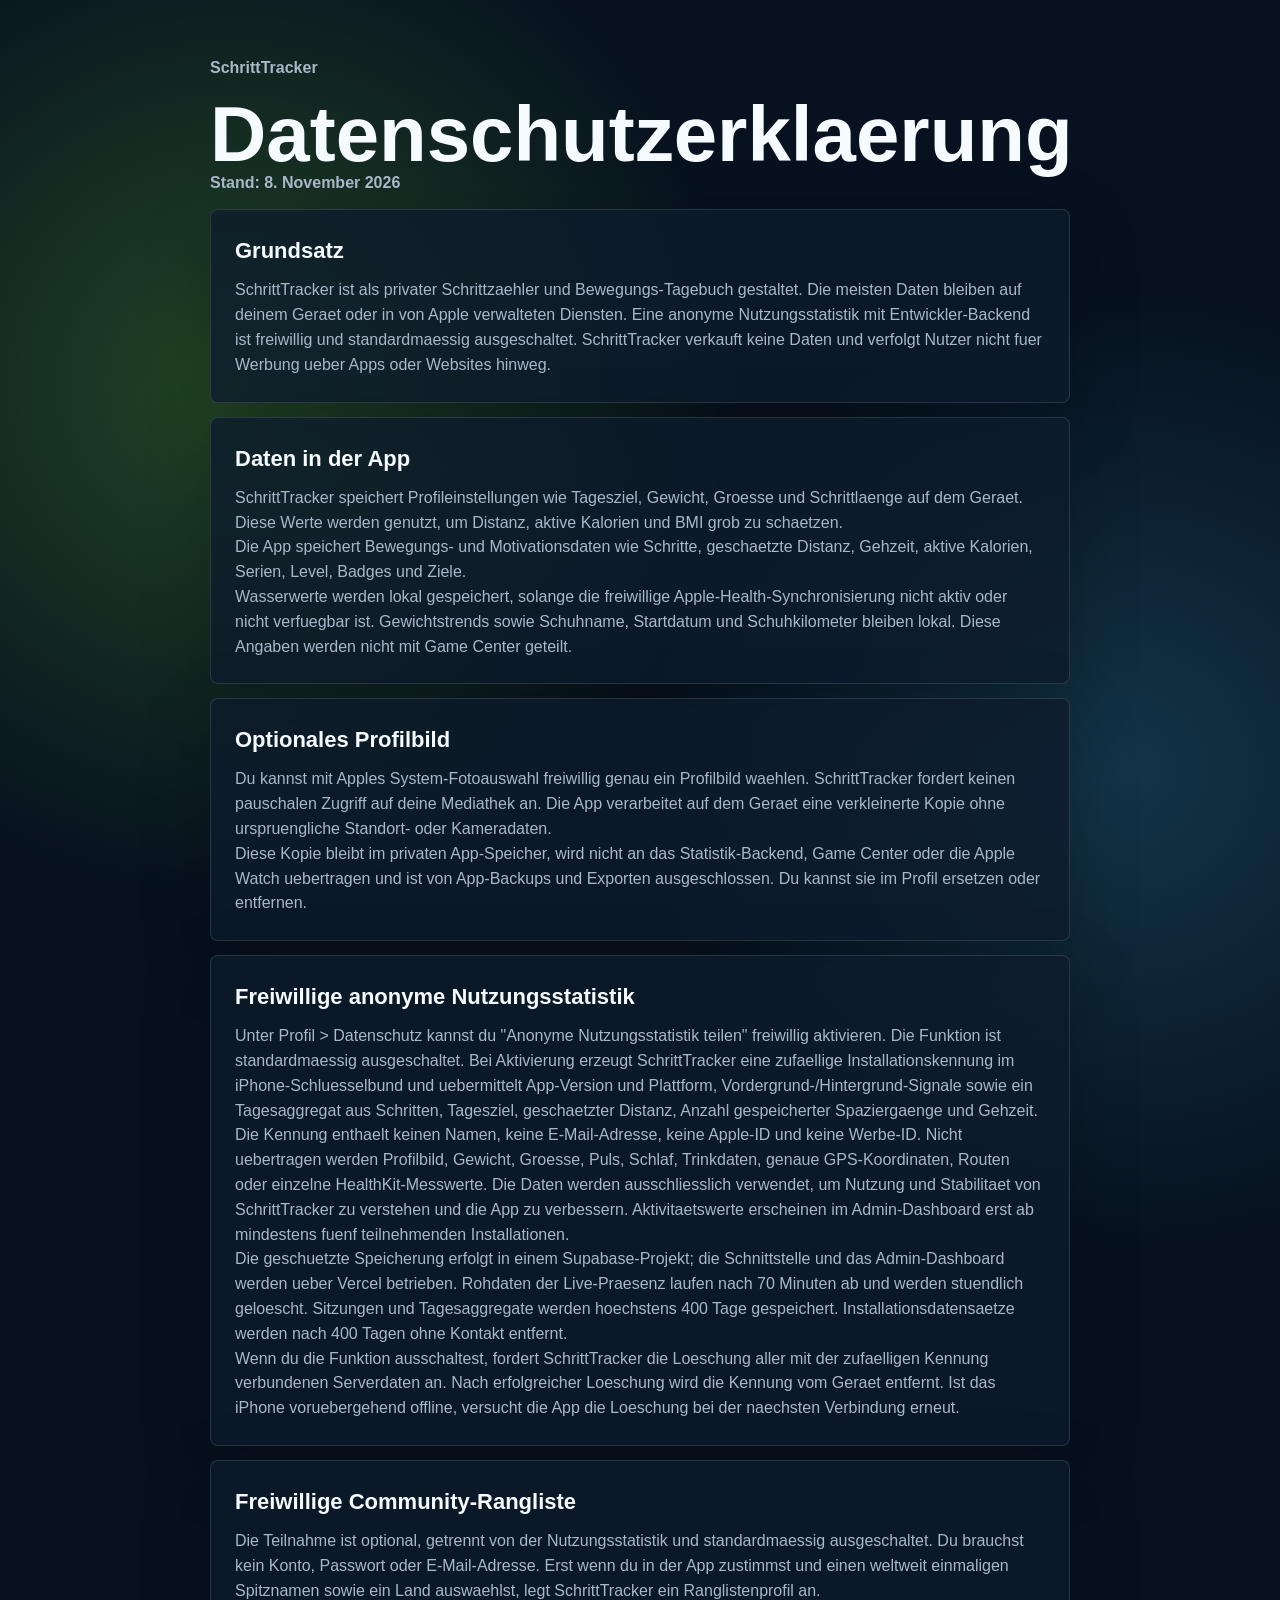
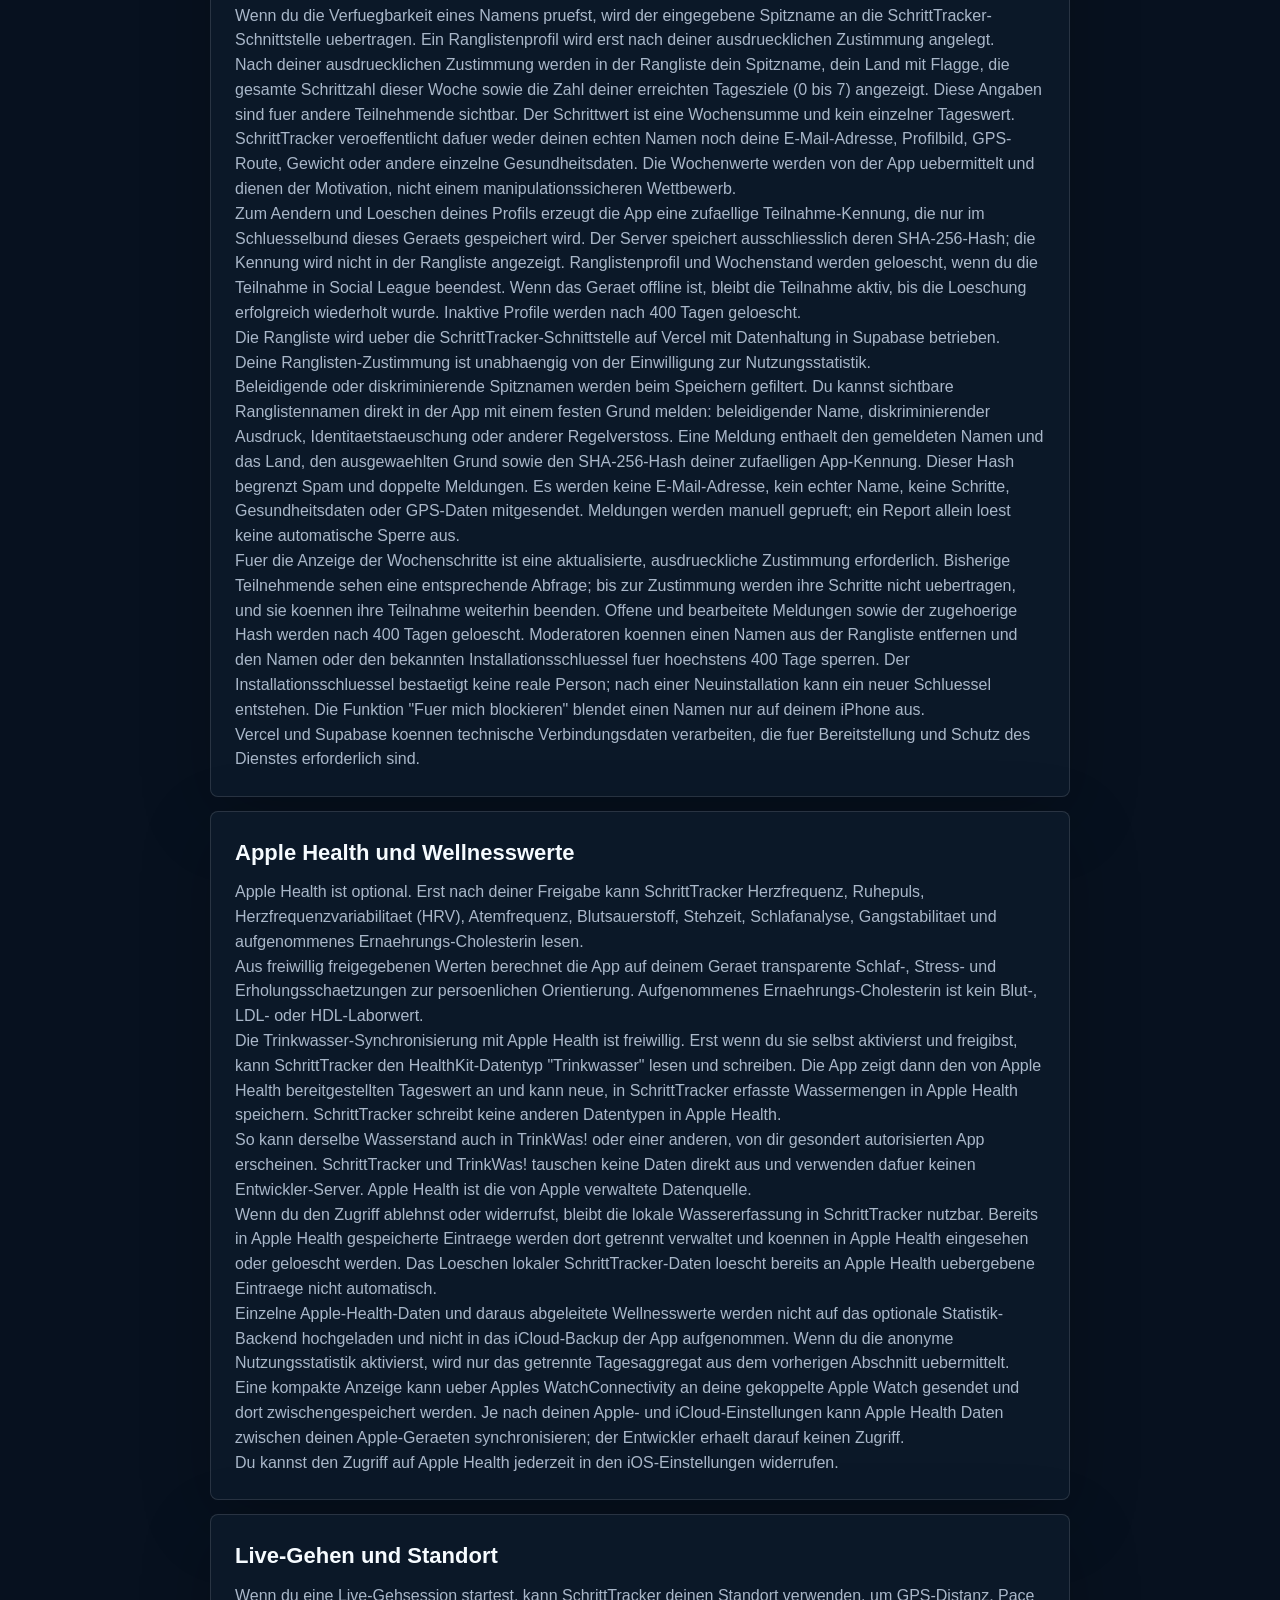
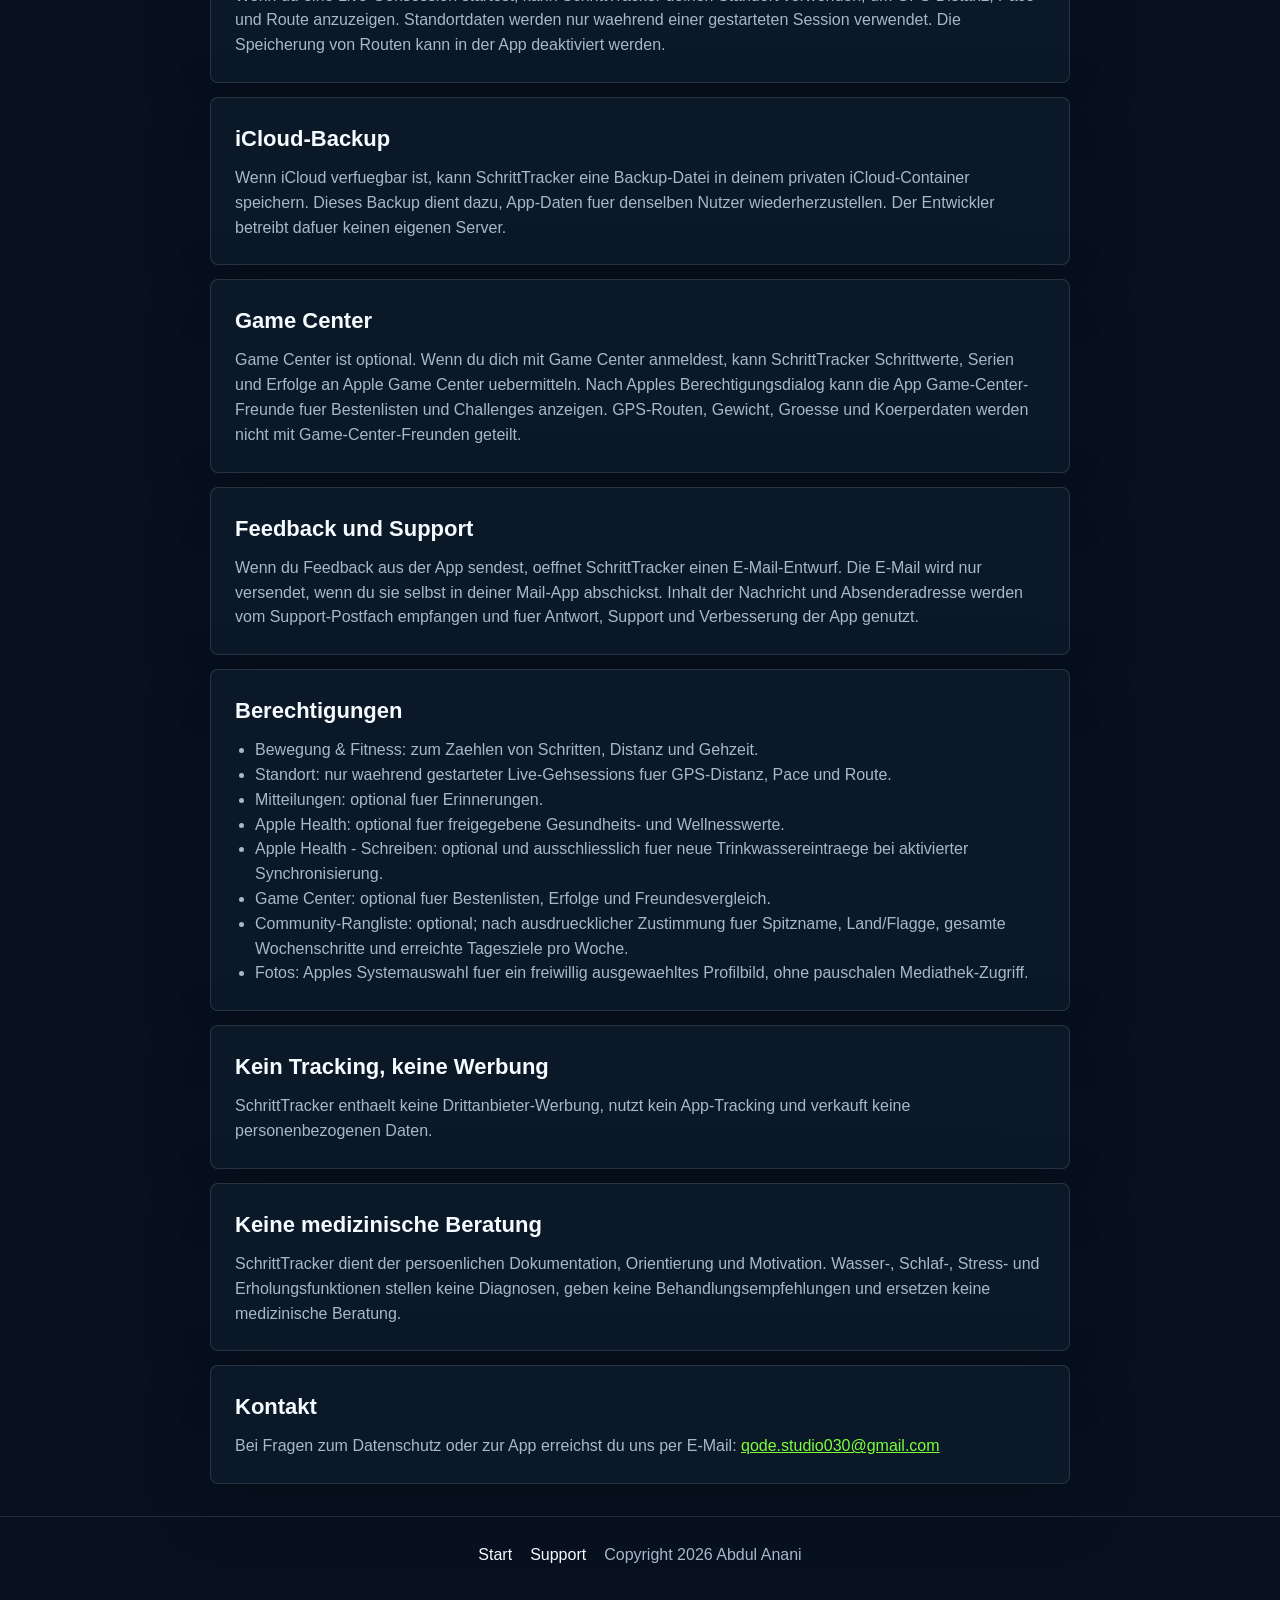
==== commit 4e238439: "Datenschutzhinweise fuer Ranglisten-Schritte aktualisieren" ====
--- a/datenschutz/index.html
+++ b/datenschutz/index.html
@@ -43,11 +43,11 @@
       <h2>Freiwillige Community-Rangliste</h2>
       <p>Die Teilnahme ist optional, getrennt von der Nutzungsstatistik und standardmaessig ausgeschaltet. Du brauchst kein Konto, Passwort oder E-Mail-Adresse. Erst wenn du in der App zustimmst und einen weltweit einmaligen Spitznamen sowie ein Land auswaehlst, legt SchrittTracker ein Ranglistenprofil an.</p>
       <p>Wenn du die Verfuegbarkeit eines Namens pruefst, wird der eingegebene Spitzname an die SchrittTracker-Schnittstelle uebertragen. Ein Ranglistenprofil wird erst nach deiner ausdruecklichen Zustimmung angelegt.</p>
-      <p>In der Rangliste werden dein Spitzname, dein Land mit Flagge und die Zahl deiner erreichten Tagesziele dieser Woche (0 bis 7) angezeigt. Diese Angaben sind fuer andere Teilnehmende sichtbar. SchrittTracker veroeffentlicht dafuer weder deinen echten Namen noch deine E-Mail-Adresse, exakte Schrittzahl, Profilbild, GPS-Route, Gewicht oder einzelne Gesundheitsdaten. Der Wochenwert wird von der App uebermittelt und ist fuer eine freundliche Motivation gedacht, nicht als manipulationssicherer Wettbewerb.</p>
+      <p>Nach deiner ausdruecklichen Zustimmung werden in der Rangliste dein Spitzname, dein Land mit Flagge, die gesamte Schrittzahl dieser Woche sowie die Zahl deiner erreichten Tagesziele (0 bis 7) angezeigt. Diese Angaben sind fuer andere Teilnehmende sichtbar. Der Schrittwert ist eine Wochensumme und kein einzelner Tageswert. SchrittTracker veroeffentlicht dafuer weder deinen echten Namen noch deine E-Mail-Adresse, Profilbild, GPS-Route, Gewicht oder andere einzelne Gesundheitsdaten. Die Wochenwerte werden von der App uebermittelt und dienen der Motivation, nicht einem manipulationssicheren Wettbewerb.</p>
       <p>Zum Aendern und Loeschen deines Profils erzeugt die App eine zufaellige Teilnahme-Kennung, die nur im Schluesselbund dieses Geraets gespeichert wird. Der Server speichert ausschliesslich deren SHA-256-Hash; die Kennung wird nicht in der Rangliste angezeigt. Ranglistenprofil und Wochenstand werden geloescht, wenn du die Teilnahme in Social League beendest. Wenn das Geraet offline ist, bleibt die Teilnahme aktiv, bis die Loeschung erfolgreich wiederholt wurde. Inaktive Profile werden nach 400 Tagen geloescht.</p>
       <p>Die Rangliste wird ueber die SchrittTracker-Schnittstelle auf Vercel mit Datenhaltung in Supabase betrieben. Deine Ranglisten-Zustimmung ist unabhaengig von der Einwilligung zur Nutzungsstatistik.</p>
       <p>Beleidigende oder diskriminierende Spitznamen werden beim Speichern gefiltert. Du kannst sichtbare Ranglistennamen direkt in der App mit einem festen Grund melden: beleidigender Name, diskriminierender Ausdruck, Identitaetstaeuschung oder anderer Regelverstoss. Eine Meldung enthaelt den gemeldeten Namen und das Land, den ausgewaehlten Grund sowie den SHA-256-Hash deiner zufaelligen App-Kennung. Dieser Hash begrenzt Spam und doppelte Meldungen. Es werden keine E-Mail-Adresse, kein echter Name, keine Schritte, Gesundheitsdaten oder GPS-Daten mitgesendet. Meldungen werden manuell geprueft; ein Report allein loest keine automatische Sperre aus.</p>
-      <p>Offene und bearbeitete Meldungen sowie der zugehoerige Hash werden nach 400 Tagen geloescht. Moderatoren koennen einen Namen aus der Rangliste entfernen und den Namen oder den bekannten Installationsschluessel fuer hoechstens 400 Tage sperren. Der Installationsschluessel bestaetigt keine reale Person; nach einer Neuinstallation kann ein neuer Schluessel entstehen. Die Funktion "Fuer mich blockieren" blendet einen Namen nur auf deinem iPhone aus.</p>
+      <p>Fuer die Anzeige der Wochenschritte ist eine aktualisierte, ausdrueckliche Zustimmung erforderlich. Bisherige Teilnehmende sehen eine entsprechende Abfrage; bis zur Zustimmung werden ihre Schritte nicht uebertragen, und sie koennen ihre Teilnahme weiterhin beenden. Offene und bearbeitete Meldungen sowie der zugehoerige Hash werden nach 400 Tagen geloescht. Moderatoren koennen einen Namen aus der Rangliste entfernen und den Namen oder den bekannten Installationsschluessel fuer hoechstens 400 Tage sperren. Der Installationsschluessel bestaetigt keine reale Person; nach einer Neuinstallation kann ein neuer Schluessel entstehen. Die Funktion "Fuer mich blockieren" blendet einen Namen nur auf deinem iPhone aus.</p>
       <p>Vercel und Supabase koennen technische Verbindungsdaten verarbeiten, die fuer Bereitstellung und Schutz des Dienstes erforderlich sind.</p>
     </section>
 
@@ -91,7 +91,7 @@
         <li>Apple Health: optional fuer freigegebene Gesundheits- und Wellnesswerte.</li>
         <li>Apple Health - Schreiben: optional und ausschliesslich fuer neue Trinkwassereintraege bei aktivierter Synchronisierung.</li>
         <li>Game Center: optional fuer Bestenlisten, Erfolge und Freundesvergleich.</li>
-        <li>Community-Rangliste: optional; erst nach gesonderter Zustimmung fuer Spitzname, Land/Flagge und erreichte Tagesziele pro Woche.</li>
+        <li>Community-Rangliste: optional; nach ausdruecklicher Zustimmung fuer Spitzname, Land/Flagge, gesamte Wochenschritte und erreichte Tagesziele pro Woche.</li>
         <li>Fotos: Apples Systemauswahl fuer ein freiwillig ausgewaehltes Profilbild, ohne pauschalen Mediathek-Zugriff.</li>
       </ul>
     </section>
